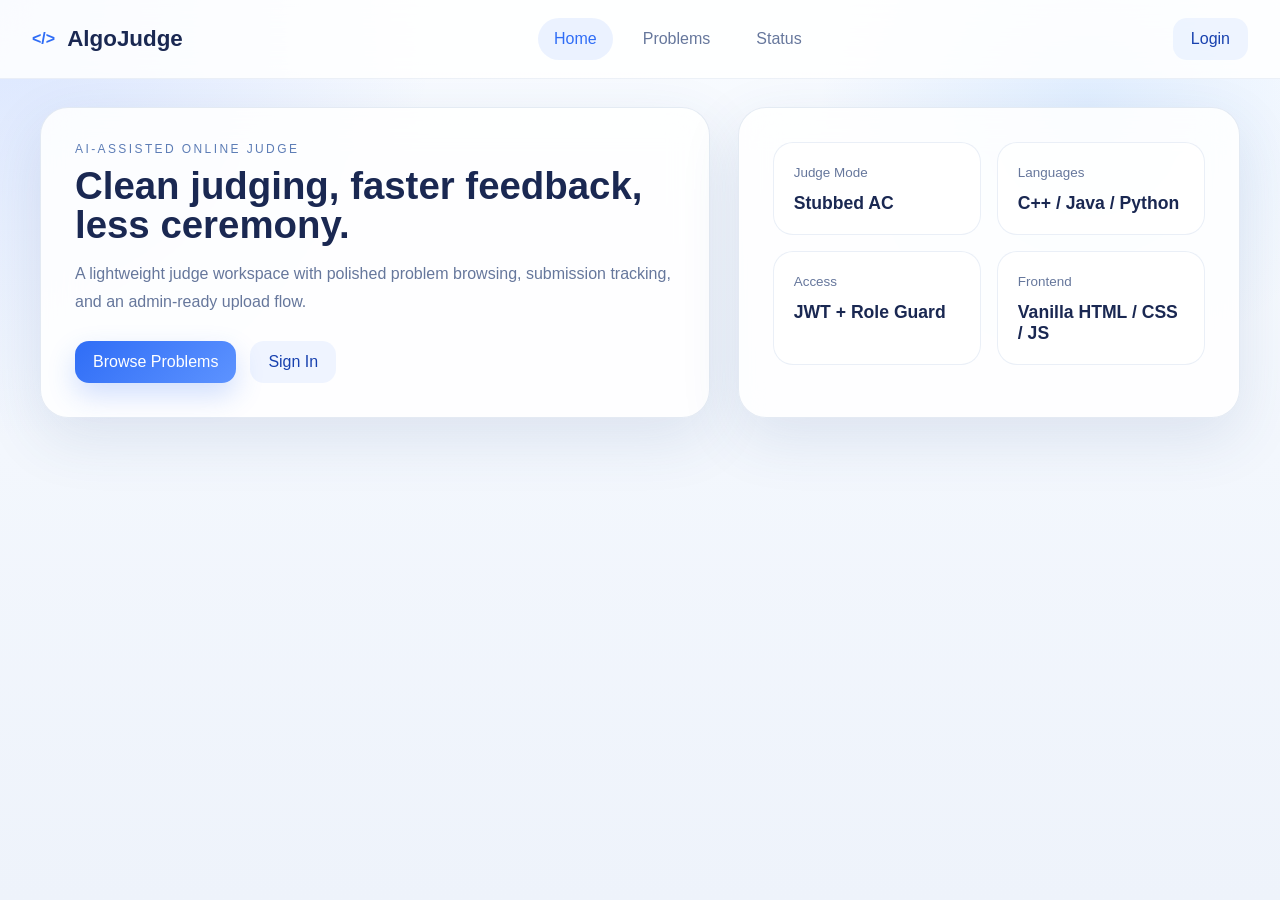
==== frontend/index.html @ 8b7d800d "Initial project scaffold" ====
<!DOCTYPE html>
<html lang="en">
<head>
  <meta charset="UTF-8">
  <meta name="viewport" content="width=device-width, initial-scale=1.0">
  <title>AlgoJudge</title>
  <link rel="stylesheet" href="styles.css">
</head>
<body>
  <div class="shell">
    <header class="topbar">
      <div class="brand">
        <span class="brand-mark">&lt;/&gt;</span>
        <span class="brand-text">AlgoJudge</span>
      </div>
      <nav class="nav">
        <button class="nav-link is-active" data-view="home">Home</button>
        <button class="nav-link" data-view="problems">Problems</button>
        <button class="nav-link" data-view="status">Status</button>
      </nav>
      <div class="actions">
        <button id="auth-button" class="ghost-button">Login</button>
        <div id="profile-chip" class="profile-chip hidden"></div>
      </div>
    </header>

    <main class="layout">
      <section class="hero" data-panel="home">
        <div class="hero-copy">
          <p class="eyebrow">AI-assisted online judge</p>
          <h1>Clean judging, faster feedback, less ceremony.</h1>
          <p class="hero-text">
            A lightweight judge workspace with polished problem browsing,
            submission tracking, and an admin-ready upload flow.
          </p>
          <div class="hero-actions">
            <button class="primary-button" data-view-target="problems">Browse Problems</button>
            <button class="ghost-button" id="open-auth-inline">Sign In</button>
          </div>
        </div>
        <div class="hero-card">
          <div class="metric-grid">
            <article class="metric-card">
              <span class="metric-label">Judge Mode</span>
              <strong>Stubbed AC</strong>
            </article>
            <article class="metric-card">
              <span class="metric-label">Languages</span>
              <strong>C++ / Java / Python</strong>
            </article>
            <article class="metric-card">
              <span class="metric-label">Access</span>
              <strong>JWT + Role Guard</strong>
            </article>
            <article class="metric-card">
              <span class="metric-label">Frontend</span>
              <strong>Vanilla HTML / CSS / JS</strong>
            </article>
          </div>
        </div>
      </section>

      <section class="workspace hidden" data-panel="problems">
        <div class="workspace-header">
          <div>
            <p class="eyebrow">Problem Set</p>
            <h2>Problem board</h2>
          </div>
          <button id="upload-button" class="primary-button hidden">Upload Problem</button>
        </div>

        <div class="board">
          <div class="toolbar">
            <div class="search-box">
              <span class="search-icon">&#128269;</span>
              <input id="search-input" type="search" placeholder="Search problems...">
            </div>
            <div id="feedback-pill" class="feedback-pill">Public problems only</div>
          </div>
          <div class="table-shell">
            <table class="problem-table">
              <thead>
                <tr>
                  <th>ID</th>
                  <th>Title</th>
                  <th>Time Limit</th>
                  <th>Memory Limit</th>
                  <th>Status</th>
                </tr>
              </thead>
              <tbody id="problem-table-body"></tbody>
            </table>
          </div>
        </div>

        <div id="problem-detail" class="detail-card hidden"></div>
      </section>

      <section class="status-grid hidden" data-panel="status">
        <article class="status-card">
          <span class="metric-label">Problems</span>
          <strong id="status-problems">-</strong>
        </article>
        <article class="status-card">
          <span class="metric-label">Submissions</span>
          <strong id="status-submissions">-</strong>
        </article>
        <article class="status-card">
          <span class="metric-label">Pending Judges</span>
          <strong id="status-pending">-</strong>
        </article>
        <article class="status-card">
          <span class="metric-label">Judger</span>
          <strong id="status-judger">stubbed</strong>
        </article>
      </section>
    </main>
  </div>

  <dialog id="auth-dialog" class="dialog">
    <form method="dialog" class="dialog-card">
      <div class="dialog-header">
        <div>
          <p class="eyebrow">Account</p>
          <h3>Authenticate</h3>
        </div>
        <button class="icon-button" value="cancel">×</button>
      </div>

      <div class="tabs">
        <button id="login-tab" class="tab-button is-active" type="button">Login</button>
        <button id="register-tab" class="tab-button" type="button">Register</button>
      </div>

      <label class="field">
        <span>Username</span>
        <input id="auth-username" type="text" placeholder="admin">
      </label>
      <label class="field">
        <span>Password</span>
        <input id="auth-password" type="password" placeholder="admin123456">
      </label>

      <p id="auth-hint" class="hint">Default admin: <code>admin / admin123456</code></p>
      <p id="auth-message" class="message"></p>

      <button id="auth-submit" class="primary-button wide" type="button">Login</button>
    </form>
  </dialog>

  <dialog id="upload-dialog" class="dialog">
    <form method="dialog" class="dialog-card dialog-wide">
      <div class="dialog-header">
        <div>
          <p class="eyebrow">Admin</p>
          <h3>Upload problem</h3>
        </div>
        <button class="icon-button" value="cancel">×</button>
      </div>

      <div class="grid-two">
        <label class="field">
          <span>Title</span>
          <input id="problem-title" type="text" placeholder="Two Sum">
        </label>
        <label class="field">
          <span>Time Limit (ms)</span>
          <input id="problem-time" type="number" value="1000">
        </label>
      </div>

      <div class="grid-two">
        <label class="field">
          <span>Memory Limit (MB)</span>
          <input id="problem-memory" type="number" value="256">
        </label>
        <label class="field">
          <span>Sample Input</span>
          <input id="sample-input" type="text" placeholder="1 2">
        </label>
      </div>

      <label class="field">
        <span>Description</span>
        <textarea id="problem-description" rows="6" placeholder="Describe the problem..."></textarea>
      </label>

      <label class="field">
        <span>Sample Output</span>
        <input id="sample-output" type="text" placeholder="3">
      </label>

      <p id="upload-message" class="message"></p>
      <button id="upload-submit" class="primary-button wide" type="button">Publish Problem</button>
    </form>
  </dialog>

  <script src="app.js"></script>
</body>
</html>
---- frontend/styles.css ----
:root {
  --bg: #eef3fb;
  --surface: rgba(255, 255, 255, 0.86);
  --surface-strong: #ffffff;
  --stroke: rgba(111, 143, 186, 0.18);
  --text: #1a2852;
  --muted: #66779c;
  --primary: #2f6df6;
  --primary-deep: #1841af;
  --accent: #b9d2ff;
  --success: #1e9b70;
  --shadow: 0 20px 60px rgba(49, 82, 136, 0.12);
  --radius-xl: 28px;
  --radius-lg: 20px;
  --radius-md: 14px;
  --radius-sm: 10px;
  font-family: "Bahnschrift", "Segoe UI", sans-serif;
}

* { box-sizing: border-box; }

body {
  margin: 0;
  min-height: 100vh;
  background:
    radial-gradient(circle at top left, rgba(84, 134, 255, 0.18), transparent 28%),
    radial-gradient(circle at 85% 12%, rgba(97, 168, 255, 0.15), transparent 20%),
    linear-gradient(180deg, #f8fbff 0%, var(--bg) 100%);
  color: var(--text);
}

.hidden { display: none !important; }

.shell {
  min-height: 100vh;
  display: flex;
  flex-direction: column;
}

.topbar {
  position: sticky;
  top: 0;
  z-index: 10;
  display: flex;
  align-items: center;
  justify-content: space-between;
  padding: 18px 32px;
  background: rgba(255, 255, 255, 0.84);
  backdrop-filter: blur(16px);
  border-bottom: 1px solid rgba(111, 143, 186, 0.12);
}

.brand {
  display: flex;
  align-items: center;
  gap: 12px;
  font-weight: 700;
  font-size: 1.4rem;
}

.brand-mark {
  color: var(--primary);
  font-size: 1rem;
}

.nav {
  display: flex;
  gap: 14px;
}

.nav-link,
.ghost-button,
.primary-button,
.tab-button,
.icon-button {
  border: 0;
  cursor: pointer;
  transition: 180ms ease;
  font: inherit;
}

.nav-link {
  background: transparent;
  padding: 12px 16px;
  color: var(--muted);
  border-radius: 999px;
}

.nav-link.is-active,
.nav-link:hover {
  color: var(--primary);
  background: rgba(47, 109, 246, 0.09);
}

.actions {
  display: flex;
  align-items: center;
  gap: 12px;
}

.ghost-button,
.primary-button {
  padding: 12px 18px;
  border-radius: 14px;
}

.ghost-button {
  background: rgba(47, 109, 246, 0.07);
  color: var(--primary-deep);
}

.ghost-button:hover {
  background: rgba(47, 109, 246, 0.12);
}

.primary-button {
  background: linear-gradient(135deg, var(--primary) 0%, #5d93ff 100%);
  color: #fff;
  box-shadow: 0 12px 28px rgba(47, 109, 246, 0.22);
}

.primary-button:hover {
  transform: translateY(-1px);
  box-shadow: 0 14px 32px rgba(47, 109, 246, 0.28);
}

.profile-chip {
  padding: 10px 14px;
  border-radius: 999px;
  background: rgba(22, 53, 125, 0.09);
  color: var(--primary-deep);
  font-size: 0.92rem;
}

.layout {
  width: min(1200px, calc(100% - 40px));
  margin: 28px auto 48px;
}

.hero {
  display: grid;
  grid-template-columns: 1.2fr 0.9fr;
  gap: 28px;
  align-items: stretch;
}

.hero-copy,
.hero-card,
.board,
.detail-card,
.status-card,
.dialog-card {
  background: var(--surface);
  border: 1px solid var(--stroke);
  box-shadow: var(--shadow);
  backdrop-filter: blur(18px);
}

.hero-copy,
.hero-card {
  border-radius: var(--radius-xl);
  padding: 34px;
}

.eyebrow {
  margin: 0 0 10px;
  text-transform: uppercase;
  letter-spacing: 0.2em;
  font-size: 0.75rem;
  color: #5d7db6;
}

.hero h1,
.workspace-header h2 {
  margin: 0;
  font-size: clamp(2.2rem, 3vw, 3.4rem);
  line-height: 1.02;
}

.workspace-header h2 {
  font-size: 2rem;
}

.hero-text {
  color: var(--muted);
  max-width: 38rem;
  line-height: 1.7;
}

.hero-actions {
  display: flex;
  flex-wrap: wrap;
  gap: 14px;
  margin-top: 26px;
}

.metric-grid,
.status-grid {
  display: grid;
  gap: 16px;
}

.metric-grid {
  grid-template-columns: repeat(2, minmax(0, 1fr));
}

.metric-card,
.status-card {
  padding: 20px;
  border-radius: var(--radius-lg);
  background: rgba(255, 255, 255, 0.72);
  border: 1px solid rgba(104, 139, 198, 0.14);
}

.metric-card strong,
.status-card strong {
  display: block;
  margin-top: 12px;
  font-size: 1.1rem;
}

.metric-label {
  color: var(--muted);
  font-size: 0.84rem;
}

.workspace {
  display: flex;
  flex-direction: column;
  gap: 24px;
}

.workspace-header {
  display: flex;
  justify-content: space-between;
  align-items: end;
  gap: 16px;
}

.board {
  border-radius: var(--radius-xl);
  overflow: hidden;
}

.toolbar {
  display: flex;
  justify-content: space-between;
  align-items: center;
  gap: 14px;
  padding: 18px;
  border-bottom: 1px solid rgba(111, 143, 186, 0.14);
}

.search-box {
  position: relative;
  flex: 1;
  max-width: 420px;
}

.search-box input,
.field input,
.field textarea {
  width: 100%;
  border: 1px solid rgba(111, 143, 186, 0.24);
  border-radius: var(--radius-sm);
  padding: 12px 14px 12px 42px;
  background: var(--surface-strong);
  color: var(--text);
}

.field input,
.field textarea {
  padding-left: 14px;
}

.search-icon {
  position: absolute;
  left: 14px;
  top: 11px;
  opacity: 0.55;
}

.feedback-pill {
  padding: 10px 14px;
  border-radius: 999px;
  background: rgba(185, 210, 255, 0.38);
  color: var(--primary-deep);
  font-size: 0.88rem;
}

.table-shell {
  overflow-x: auto;
}

.problem-table {
  width: 100%;
  border-collapse: collapse;
}

.problem-table th,
.problem-table td {
  text-align: left;
  padding: 18px 20px;
  border-bottom: 1px solid rgba(111, 143, 186, 0.1);
}

.problem-table th {
  color: var(--muted);
  font-weight: 600;
  font-size: 0.9rem;
}

.problem-table tbody tr {
  cursor: pointer;
  transition: background 180ms ease;
}

.problem-table tbody tr:hover {
  background: rgba(47, 109, 246, 0.05);
}

.detail-card {
  border-radius: var(--radius-xl);
  padding: 28px;
}

.detail-card h3 {
  margin-top: 0;
}

.sample-box {
  margin-top: 14px;
  padding: 14px;
  background: rgba(244, 248, 255, 0.95);
  border-radius: var(--radius-md);
  border: 1px solid rgba(111, 143, 186, 0.14);
}

.status-grid {
  grid-template-columns: repeat(4, minmax(0, 1fr));
}

.dialog {
  border: none;
  padding: 0;
  background: transparent;
}

.dialog::backdrop {
  background: rgba(19, 31, 67, 0.32);
  backdrop-filter: blur(8px);
}

.dialog-card {
  width: min(92vw, 460px);
  border-radius: 24px;
  padding: 26px;
}

.dialog-wide {
  width: min(92vw, 720px);
}

.dialog-header {
  display: flex;
  justify-content: space-between;
  align-items: start;
  gap: 12px;
}

.dialog-header h3 {
  margin: 6px 0 0;
}

.icon-button {
  width: 38px;
  height: 38px;
  border-radius: 50%;
  background: rgba(47, 109, 246, 0.08);
  color: var(--primary-deep);
}

.tabs,
.grid-two {
  display: grid;
  gap: 12px;
}

.tabs {
  grid-template-columns: repeat(2, minmax(0, 1fr));
  margin: 18px 0;
}

.tab-button {
  padding: 12px 14px;
  border-radius: 14px;
  background: rgba(47, 109, 246, 0.06);
  color: var(--muted);
}

.tab-button.is-active {
  background: rgba(47, 109, 246, 0.14);
  color: var(--primary-deep);
}

.field {
  display: flex;
  flex-direction: column;
  gap: 8px;
  margin-bottom: 14px;
}

.field span {
  font-size: 0.92rem;
  color: var(--muted);
}

.grid-two {
  grid-template-columns: repeat(2, minmax(0, 1fr));
}

.hint,
.message {
  min-height: 24px;
  color: var(--muted);
  font-size: 0.92rem;
}

.message.error {
  color: #b73a52;
}

.message.success {
  color: var(--success);
}

.wide {
  width: 100%;
}

@media (max-width: 960px) {
  .hero,
  .status-grid,
  .grid-two {
    grid-template-columns: 1fr;
  }

  .topbar,
  .workspace-header,
  .toolbar {
    flex-direction: column;
    align-items: stretch;
  }

  .nav {
    justify-content: center;
  }

  .actions {
    justify-content: space-between;
  }
}
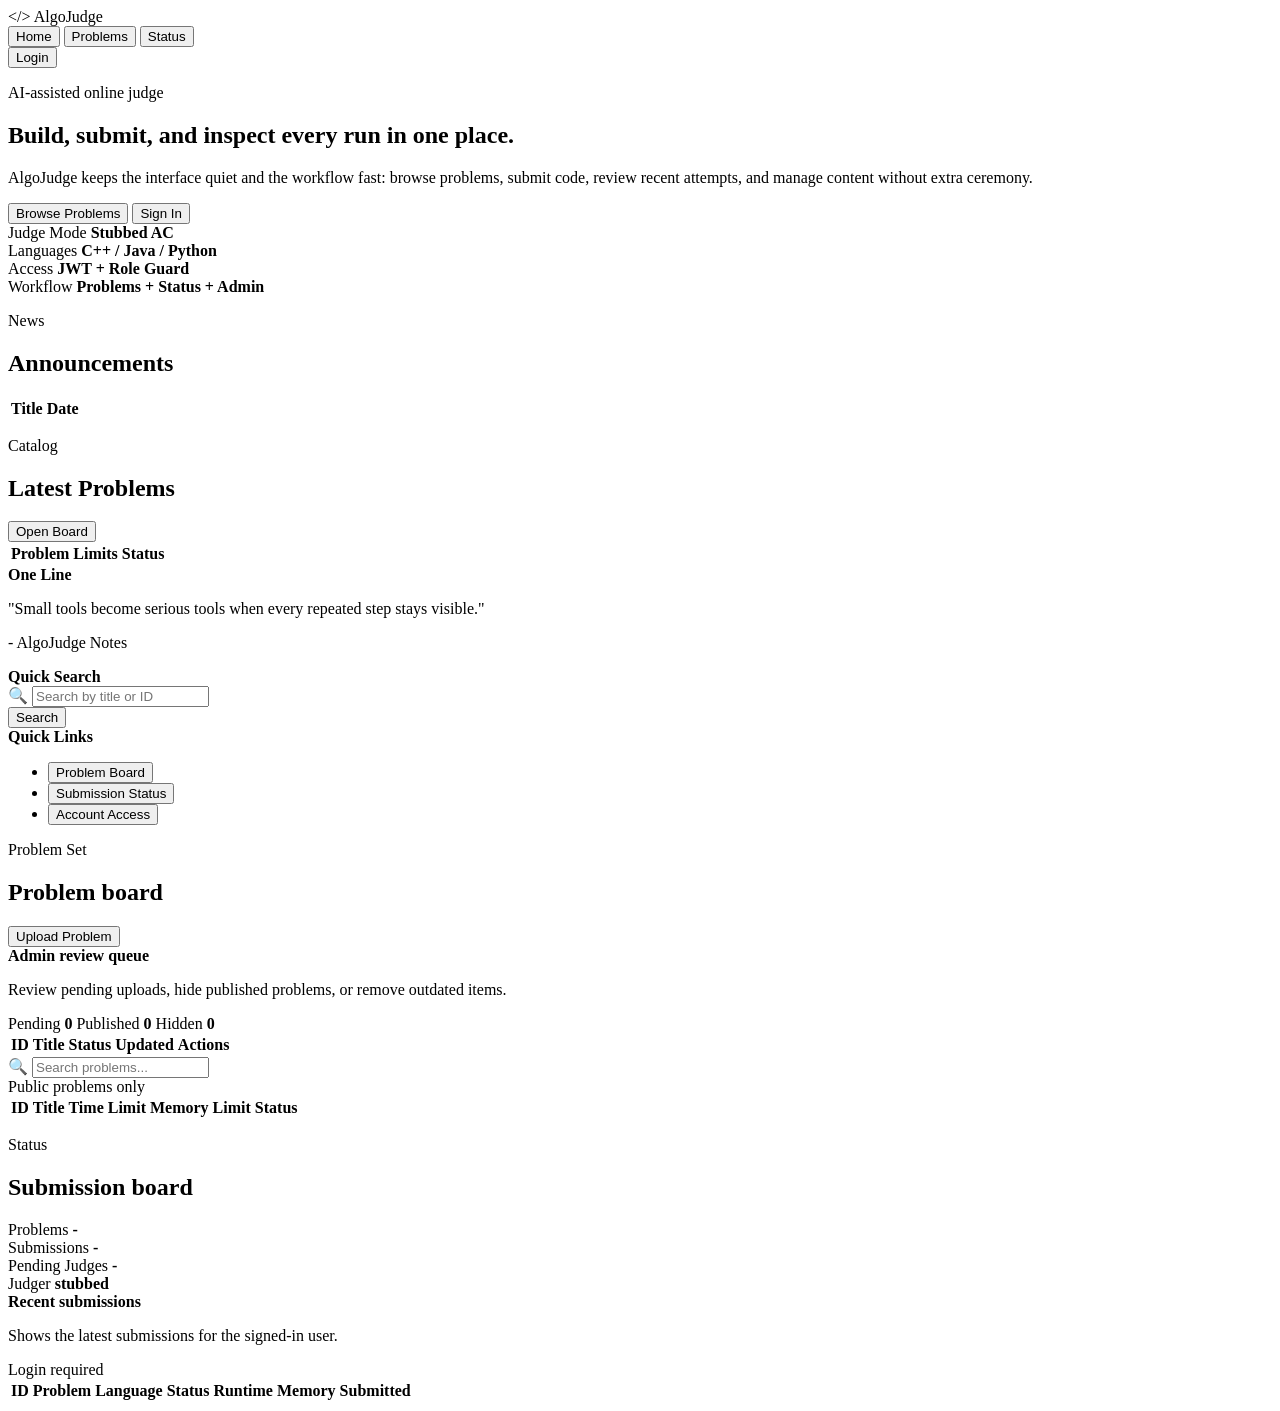
==== commit 639df8b2: "Add Docker judger and teammate startup tooling" ====
--- a/frontend/index.html
+++ b/frontend/index.html
@@ -4,7 +4,7 @@
   <meta charset="UTF-8">
   <meta name="viewport" content="width=device-width, initial-scale=1.0">
   <title>AlgoJudge</title>
-  <link rel="stylesheet" href="styles.css">
+  <link rel="stylesheet" href="/assets/styles.css">
 </head>
 <body>
   <div class="shell">
@@ -25,38 +25,120 @@
     </header>
 
     <main class="layout">
-      <section class="hero" data-panel="home">
-        <div class="hero-copy">
-          <p class="eyebrow">AI-assisted online judge</p>
-          <h1>Clean judging, faster feedback, less ceremony.</h1>
-          <p class="hero-text">
-            A lightweight judge workspace with polished problem browsing,
-            submission tracking, and an admin-ready upload flow.
-          </p>
-          <div class="hero-actions">
-            <button class="primary-button" data-view-target="problems">Browse Problems</button>
-            <button class="ghost-button" id="open-auth-inline">Sign In</button>
-          </div>
-        </div>
-        <div class="hero-card">
-          <div class="metric-grid">
-            <article class="metric-card">
-              <span class="metric-label">Judge Mode</span>
-              <strong>Stubbed AC</strong>
-            </article>
-            <article class="metric-card">
-              <span class="metric-label">Languages</span>
-              <strong>C++ / Java / Python</strong>
-            </article>
-            <article class="metric-card">
-              <span class="metric-label">Access</span>
-              <strong>JWT + Role Guard</strong>
-            </article>
-            <article class="metric-card">
-              <span class="metric-label">Frontend</span>
-              <strong>Vanilla HTML / CSS / JS</strong>
-            </article>
-          </div>
+      <section class="home-shell" data-panel="home">
+        <div class="home-banner">
+          <div class="home-banner-copy">
+            <p class="eyebrow">AI-assisted online judge</p>
+            <h1>Build, submit, and inspect every run in one place.</h1>
+            <p class="hero-text">
+              AlgoJudge keeps the interface quiet and the workflow fast: browse problems,
+              submit code, review recent attempts, and manage content without extra ceremony.
+            </p>
+            <div class="hero-actions">
+              <button class="primary-button" data-view-target="problems">Browse Problems</button>
+              <button class="ghost-button" id="open-auth-inline">Sign In</button>
+            </div>
+          </div>
+          <div class="hero-card">
+            <div class="metric-grid">
+              <article class="metric-card">
+                <span class="metric-label">Judge Mode</span>
+                <strong>Stubbed AC</strong>
+              </article>
+              <article class="metric-card">
+                <span class="metric-label">Languages</span>
+                <strong>C++ / Java / Python</strong>
+              </article>
+              <article class="metric-card">
+                <span class="metric-label">Access</span>
+                <strong>JWT + Role Guard</strong>
+              </article>
+              <article class="metric-card">
+                <span class="metric-label">Workflow</span>
+                <strong>Problems + Status + Admin</strong>
+              </article>
+            </div>
+          </div>
+        </div>
+
+        <div class="home-grid">
+          <div class="home-main">
+            <section class="home-panel">
+              <div class="panel-header">
+                <div>
+                  <p class="eyebrow">News</p>
+                  <h2>Announcements</h2>
+                </div>
+              </div>
+              <div class="table-shell">
+                <table class="problem-table compact-table">
+                  <thead>
+                    <tr>
+                      <th>Title</th>
+                      <th>Date</th>
+                    </tr>
+                  </thead>
+                  <tbody id="announcement-body"></tbody>
+                </table>
+              </div>
+            </section>
+
+            <section class="home-panel">
+              <div class="panel-header">
+                <div>
+                  <p class="eyebrow">Catalog</p>
+                  <h2>Latest Problems</h2>
+                </div>
+                <button class="ghost-button small-button" data-view-target="problems">Open Board</button>
+              </div>
+              <div class="table-shell">
+                <table class="problem-table compact-table">
+                  <thead>
+                    <tr>
+                      <th>Problem</th>
+                      <th>Limits</th>
+                      <th>Status</th>
+                    </tr>
+                  </thead>
+                  <tbody id="latest-problems-body"></tbody>
+                </table>
+              </div>
+            </section>
+          </div>
+
+          <aside class="home-side">
+            <section class="home-widget">
+              <div class="widget-header">
+                <strong>One Line</strong>
+              </div>
+              <p class="quote-copy">"Small tools become serious tools when every repeated step stays visible."</p>
+              <p class="quote-author">- AlgoJudge Notes</p>
+            </section>
+
+            <section class="home-widget">
+              <div class="widget-header">
+                <strong>Quick Search</strong>
+              </div>
+              <div class="home-search-box">
+                <div class="search-box quick-search-input">
+                  <span class="search-icon">&#128269;</span>
+                  <input id="home-search-input" type="search" placeholder="Search by title or ID">
+                </div>
+                <button id="home-search-button" class="primary-button small-button" type="button">Search</button>
+              </div>
+            </section>
+
+            <section class="home-widget">
+              <div class="widget-header">
+                <strong>Quick Links</strong>
+              </div>
+              <ul class="link-list">
+                <li><button class="text-link" data-view-target="problems">Problem Board</button></li>
+                <li><button class="text-link" data-view-target="status">Submission Status</button></li>
+                <li><button class="text-link" id="open-auth-side">Account Access</button></li>
+              </ul>
+            </section>
+          </aside>
         </div>
       </section>
 
@@ -68,6 +150,34 @@
           </div>
           <button id="upload-button" class="primary-button hidden">Upload Problem</button>
         </div>
+
+        <section id="admin-review-section" class="board hidden">
+          <div class="toolbar admin-review-toolbar">
+            <div>
+              <strong>Admin review queue</strong>
+              <p class="subtle-copy">Review pending uploads, hide published problems, or remove outdated items.</p>
+            </div>
+            <div class="admin-counts">
+              <span class="feedback-pill">Pending <b id="admin-pending-count">0</b></span>
+              <span class="feedback-pill">Published <b id="admin-published-count">0</b></span>
+              <span class="feedback-pill">Hidden <b id="admin-hidden-count">0</b></span>
+            </div>
+          </div>
+          <div class="table-shell">
+            <table class="problem-table">
+              <thead>
+                <tr>
+                  <th>ID</th>
+                  <th>Title</th>
+                  <th>Status</th>
+                  <th>Updated</th>
+                  <th>Actions</th>
+                </tr>
+              </thead>
+              <tbody id="admin-review-body"></tbody>
+            </table>
+          </div>
+        </section>
 
         <div class="board">
           <div class="toolbar">
@@ -93,26 +203,61 @@
           </div>
         </div>
 
-        <div id="problem-detail" class="detail-card hidden"></div>
+        <div id="problem-detail" class="problem-detail-shell hidden"></div>
       </section>
 
-      <section class="status-grid hidden" data-panel="status">
-        <article class="status-card">
-          <span class="metric-label">Problems</span>
-          <strong id="status-problems">-</strong>
-        </article>
-        <article class="status-card">
-          <span class="metric-label">Submissions</span>
-          <strong id="status-submissions">-</strong>
-        </article>
-        <article class="status-card">
-          <span class="metric-label">Pending Judges</span>
-          <strong id="status-pending">-</strong>
-        </article>
-        <article class="status-card">
-          <span class="metric-label">Judger</span>
-          <strong id="status-judger">stubbed</strong>
-        </article>
+      <section class="workspace hidden" data-panel="status">
+        <div class="workspace-header">
+          <div>
+            <p class="eyebrow">Status</p>
+            <h2>Submission board</h2>
+          </div>
+        </div>
+
+        <div class="status-grid">
+          <article class="status-card">
+            <span class="metric-label">Problems</span>
+            <strong id="status-problems">-</strong>
+          </article>
+          <article class="status-card">
+            <span class="metric-label">Submissions</span>
+            <strong id="status-submissions">-</strong>
+          </article>
+          <article class="status-card">
+            <span class="metric-label">Pending Judges</span>
+            <strong id="status-pending">-</strong>
+          </article>
+          <article class="status-card">
+            <span class="metric-label">Judger</span>
+            <strong id="status-judger">stubbed</strong>
+          </article>
+        </div>
+
+        <div class="board">
+          <div class="toolbar">
+            <div>
+              <strong>Recent submissions</strong>
+              <p class="subtle-copy">Shows the latest submissions for the signed-in user.</p>
+            </div>
+            <div id="status-hint" class="feedback-pill">Login required</div>
+          </div>
+          <div class="table-shell">
+            <table class="problem-table">
+              <thead>
+                <tr>
+                  <th>ID</th>
+                  <th>Problem</th>
+                  <th>Language</th>
+                  <th>Status</th>
+                  <th>Runtime</th>
+                  <th>Memory</th>
+                  <th>Submitted</th>
+                </tr>
+              </thead>
+              <tbody id="submission-table-body"></tbody>
+            </table>
+          </div>
+        </div>
       </section>
     </main>
   </div>
@@ -124,7 +269,7 @@
           <p class="eyebrow">Account</p>
           <h3>Authenticate</h3>
         </div>
-        <button class="icon-button" value="cancel">×</button>
+        <button class="icon-button" value="cancel">&times;</button>
       </div>
 
       <div class="tabs">
@@ -155,7 +300,7 @@
           <p class="eyebrow">Admin</p>
           <h3>Upload problem</h3>
         </div>
-        <button class="icon-button" value="cancel">×</button>
+        <button class="icon-button" value="cancel">&times;</button>
       </div>
 
       <div class="grid-two">
@@ -174,10 +319,6 @@
           <span>Memory Limit (MB)</span>
           <input id="problem-memory" type="number" value="256">
         </label>
-        <label class="field">
-          <span>Sample Input</span>
-          <input id="sample-input" type="text" placeholder="1 2">
-        </label>
       </div>
 
       <label class="field">
@@ -185,16 +326,19 @@
         <textarea id="problem-description" rows="6" placeholder="Describe the problem..."></textarea>
       </label>
 
-      <label class="field">
-        <span>Sample Output</span>
-        <input id="sample-output" type="text" placeholder="3">
-      </label>
+      <section class="field">
+        <div class="field-header">
+          <span>Testcases</span>
+          <button id="add-upload-case" class="ghost-button small-button" type="button">Add Testcase</button>
+        </div>
+        <div id="upload-case-list" class="case-list"></div>
+      </section>
 
       <p id="upload-message" class="message"></p>
       <button id="upload-submit" class="primary-button wide" type="button">Publish Problem</button>
     </form>
   </dialog>
 
-  <script src="app.js"></script>
+  <script src="/assets/app.js"></script>
 </body>
 </html>
